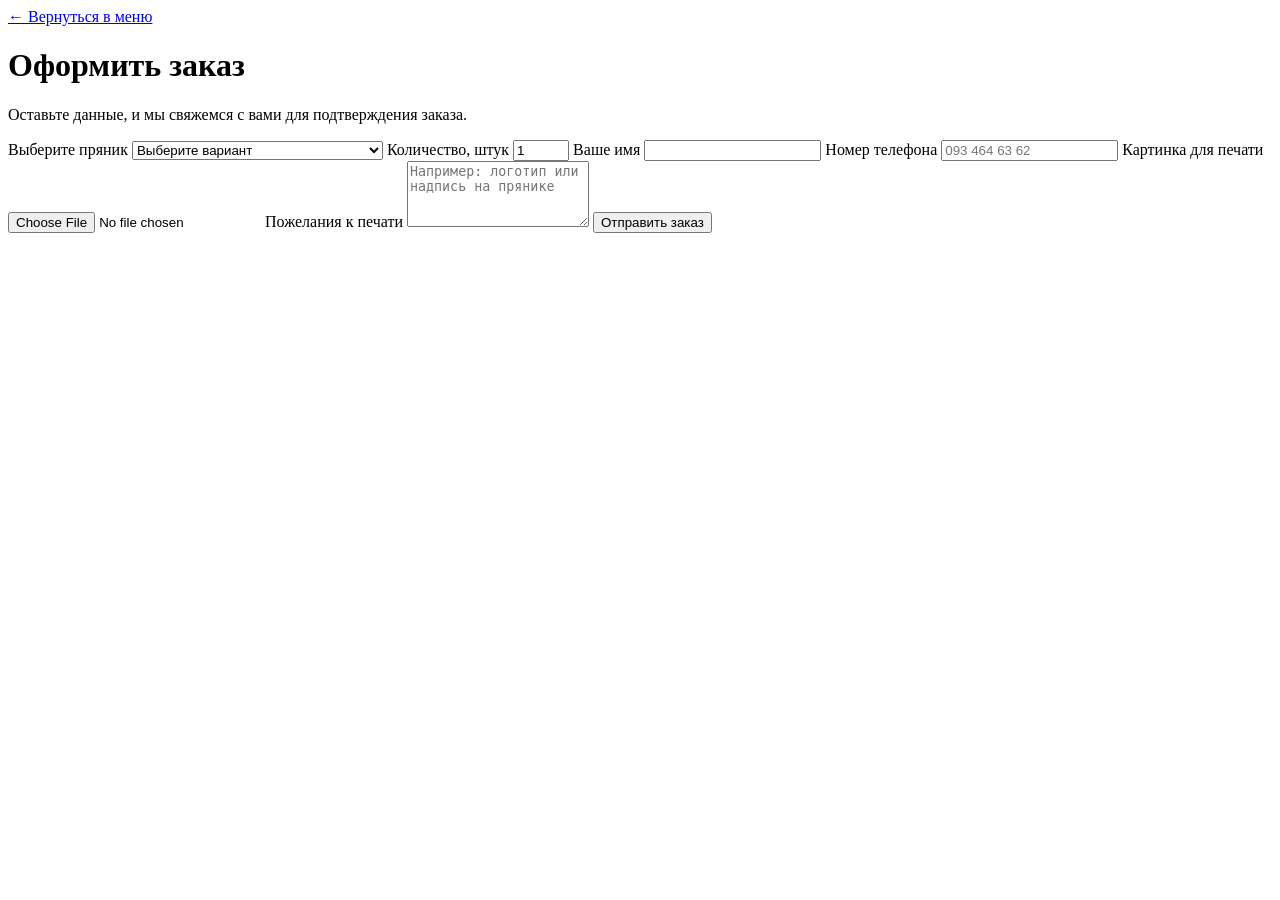
==== order.html @ f6afbb18 "Add files via upload" ====
<!doctype html>
<html lang="ru">
  <head>
    <meta charset="UTF-8" />
    <meta name="viewport" content="width=device-width, initial-scale=1.0" />
    <title>Заказать пряники | Пряничный цех N11</title>
    <link rel="stylesheet" href="css/styles.css" />
  </head>
  <body>
    <main class="order-page">
      <a class="back-link" href="index.html">← Вернуться в меню</a>
      <h1>Оформить заказ</h1>
      <p class="order-intro">
        Оставьте данные, и мы свяжемся с вами для подтверждения заказа.
      </p>

      <form
        class="order-form"
        action="https://formsubmit.co/v0602054@gmail.com"
        method="post"
        enctype="multipart/form-data"
      >
        <input
          type="hidden"
          name="_subject"
          value="Новый заказ | Пряничный цех N11"
        />
        <input type="hidden" name="_captcha" value="false" />
        <input type="hidden" name="_template" value="table" />
        <label for="product">Выберите пряник</label>
        <select id="product" name="product" required>
          <option value="">Выберите вариант</option>
          <option>Круглый, 6 см — 35 грн</option>
          <option>Квадратный, 6 см — 35 грн</option>
          <option>Произвольная форма, 6 см — 40 грн</option>
          <option>Круглый, 8 см — 50 грн</option>
          <option>Квадратный, 8 см — 50 грн</option>
          <option>Произвольная форма, 8 см — 55 грн</option>
          <option>Круглый, 10 см — 65 грн</option>
          <option>Квадратный, 10 см — 65 грн</option>
          <option>Круглый, 12 см — 85 грн</option>
          <option>Квадратный, 12 см — 85 грн</option>
        </select>

        <label for="quantity">Количество, штук</label>
        <input
          id="quantity"
          name="quantity"
          type="number"
          min="1"
          max="100"
          value="1"
          required
        />

        <label for="name">Ваше имя</label>
        <input id="name" name="name" type="text" autocomplete="name" required />

        <label for="phone">Номер телефона</label>
        <input
          id="phone"
          name="phone"
          type="tel"
          autocomplete="tel"
          placeholder="093 464 63 62"
          required
        />

        <label for="print-file">Картинка для печати</label>
        <input
          id="print-file"
          name="print-file"
          type="file"
          accept="image/png, image/jpeg, image/webp"
        />

        <label for="comment">Пожелания к печати</label>
        <textarea
          id="comment"
          name="comment"
          rows="4"
          placeholder="Например: логотип или надпись на прянике"
        ></textarea>

        <button class="submit-button" type="submit">Отправить заказ</button>
      </form>
    </main>
  </body>
</html>
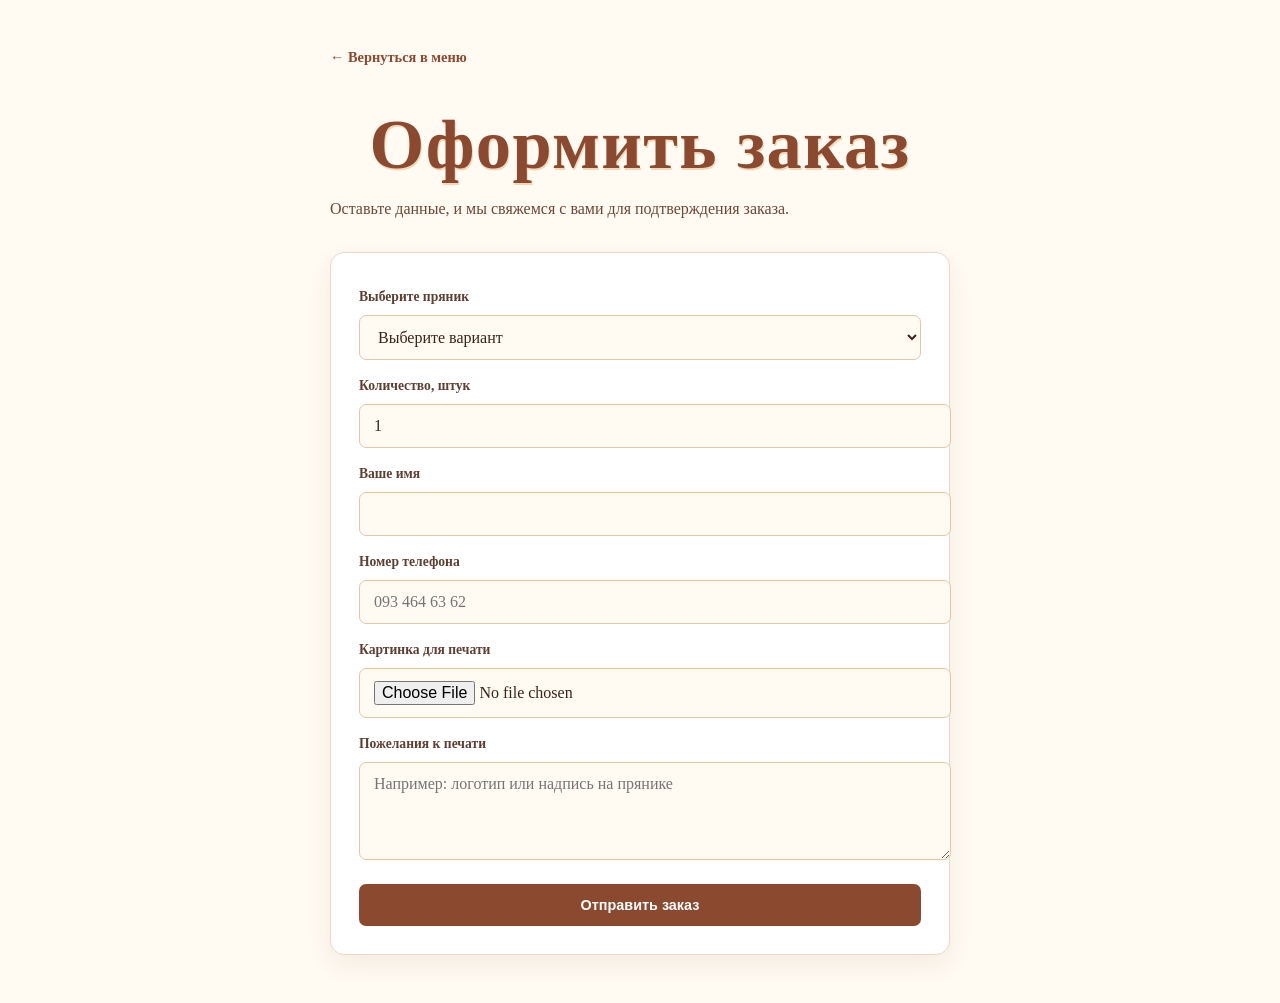
==== commit 9c05cbe1: "Add files via upload" ====
--- a/order.html
+++ b/order.html
@@ -4,7 +4,7 @@
     <meta charset="UTF-8" />
     <meta name="viewport" content="width=device-width, initial-scale=1.0" />
     <title>Заказать пряники | Пряничный цех N11</title>
-    <link rel="stylesheet" href="css/styles.css" />
+    <link rel="stylesheet" href="styles.css" />
   </head>
   <body>
     <main class="order-page">
--- a/styles.css
+++ b/styles.css
@@ -0,0 +1,394 @@
+@import url("https://fonts.googleapis.com/css2?family=Playfair+Display:wght@600;700&display=swap");
+
+body {
+  margin: 0;
+  padding: 48px 20px;
+  color: #3b241b;
+  background: #fffaf2;
+}
+
+header {
+  max-width: 1100px;
+  margin: 0 auto;
+  padding: 18px 24px;
+  background: #ffffff;
+  border: 1px solid #ead8c3;
+  border-radius: 14px;
+  box-shadow: 0 10px 30px rgba(94, 54, 30, 0.08);
+}
+
+nav {
+  display: flex;
+  align-items: center;
+  justify-content: space-between;
+  gap: 24px;
+}
+
+nav > a {
+  color: #8b4a2f;
+  font-family: "Playfair Display", Georgia, serif;
+  font-size: 1.35rem;
+  font-weight: 700;
+  text-decoration: none;
+  white-space: nowrap;
+}
+
+nav ul {
+  display: flex;
+  gap: 8px;
+  align-items: center;
+  margin: 0;
+  padding: 0;
+  list-style: none;
+}
+
+nav li a {
+  display: block;
+  padding: 9px 12px;
+  color: #5e4032;
+  font-size: 0.9rem;
+  text-decoration: none;
+  border-radius: 8px;
+  transition:
+    color 180ms ease,
+    background 180ms ease;
+}
+
+nav li a:hover,
+nav li a:focus-visible {
+  color: #8b4a2f;
+  background: #fff1df;
+}
+
+main h1,
+header h1 {
+  width: 100%;
+  margin: 40px auto;
+  color: #8b4a2f;
+  font-family: "Playfair Display", Georgia, serif;
+  font-size: clamp(2.5rem, 8vw, 5rem);
+  font-weight: 700;
+  letter-spacing: 0.02em;
+  line-height: 1.1;
+  text-align: center;
+  text-shadow: 1px 2px 0 #f0d8b8;
+}
+
+.slogan {
+  max-width: 620px;
+  margin: -20px auto 64px;
+  color: #6e4835;
+  font-family: "Playfair Display", Georgia, serif;
+  font-size: clamp(1.2rem, 3vw, 1.75rem);
+  font-style: italic;
+  line-height: 1.45;
+  text-align: center;
+}
+
+#menu h2 {
+  display: flex;
+  align-items: center;
+  gap: 16px;
+  margin: 0 0 28px;
+  color: #8b4a2f;
+  font-family: "Playfair Display", Georgia, serif;
+  font-size: clamp(1.7rem, 4vw, 2.5rem);
+  text-align: center;
+}
+
+#menu h2::before,
+#menu h2::after {
+  height: 1px;
+  flex: 1;
+  background: #e4c7a5;
+  content: "";
+}
+
+#menu {
+  max-width: 1100px;
+  margin: 0 auto;
+}
+
+#menu ul {
+  display: grid;
+  grid-template-columns: repeat(3, minmax(0, 1fr));
+  gap: 22px;
+  margin: 0;
+  padding: 0;
+  list-style: none;
+}
+
+#menu li {
+  display: flex;
+  flex-direction: column;
+  overflow: hidden;
+  color: #5e4032;
+  font-size: 1rem;
+  line-height: 1.45;
+  background: #ffffff;
+  border: 1px solid #ead8c3;
+  border-radius: 12px;
+  box-shadow: 0 8px 20px rgba(94, 54, 30, 0.06);
+  transition:
+    transform 180ms ease,
+    box-shadow 180ms ease;
+}
+
+#menu li:hover {
+  box-shadow: 0 14px 28px rgba(94, 54, 30, 0.12);
+  transform: translateY(-4px);
+}
+
+#menu li img {
+  display: block;
+  width: 100%;
+  aspect-ratio: 4 / 3;
+  object-fit: cover;
+  border-bottom: 1px solid #ead8c3;
+}
+
+#menu li:not(:has(img)) {
+  padding: 24px;
+}
+
+#menu li {
+  padding-bottom: 20px;
+}
+
+#menu li span {
+  display: block;
+  padding: 16px 20px 0;
+  font-family: "Playfair Display", Georgia, serif;
+  font-size: 1.05rem;
+}
+
+.order-button {
+  align-self: flex-start;
+  margin: 16px 20px 0;
+  padding: 9px 18px;
+  color: #ffffff;
+  font-size: 0.85rem;
+  font-weight: 700;
+  text-decoration: none;
+  background: #8b4a2f;
+  border-radius: 7px;
+  transition:
+    background 180ms ease,
+    transform 180ms ease;
+}
+
+.order-button:hover,
+.order-button:focus-visible {
+  color: #ffffff;
+  background: #c77738;
+  transform: translateY(-2px);
+}
+
+.order-page {
+  max-width: 620px;
+  margin: 0 auto;
+}
+
+.back-link {
+  color: #8b4a2f;
+  font-size: 0.9rem;
+  font-weight: 700;
+  text-decoration: none;
+}
+
+.back-link:hover,
+.back-link:focus-visible {
+  color: #c77738;
+}
+
+.order-page h1 {
+  margin: 42px 0 14px;
+  color: #8b4a2f;
+  font-family: "Playfair Display", Georgia, serif;
+  font-size: clamp(2.4rem, 7vw, 4.4rem);
+  line-height: 1.05;
+}
+
+.order-intro {
+  margin: 0 0 30px;
+  color: #6e4835;
+  line-height: 1.6;
+}
+
+.order-form {
+  display: grid;
+  gap: 10px;
+  padding: 28px;
+  background: #ffffff;
+  border: 1px solid #ead8c3;
+  border-radius: 14px;
+  box-shadow: 0 10px 26px rgba(94, 54, 30, 0.07);
+}
+
+.order-form label {
+  margin-top: 8px;
+  color: #5e4032;
+  font-size: 0.85rem;
+  font-weight: 700;
+}
+
+.order-form input,
+.order-form select,
+.order-form textarea {
+  width: 100%;
+  padding: 12px 14px;
+  color: #3b241b;
+  font: inherit;
+  background: #fffaf2;
+  border: 1px solid #e4c7a5;
+  border-radius: 7px;
+}
+
+.order-form input:focus,
+.order-form select:focus,
+.order-form textarea:focus {
+  outline: 3px solid rgba(199, 119, 56, 0.25);
+  border-color: #c77738;
+}
+
+.submit-button {
+  margin-top: 14px;
+  padding: 13px 18px;
+  color: #ffffff;
+  font:
+    700 0.9rem "DM Sans",
+    sans-serif;
+  background: #8b4a2f;
+  border: 0;
+  border-radius: 7px;
+  cursor: pointer;
+}
+
+.submit-button:hover,
+.submit-button:focus-visible {
+  background: #c77738;
+}
+
+#about {
+  max-width: 900px;
+  margin: 80px auto 0;
+  padding: 32px;
+  background: #ffffff;
+  border: 1px solid #ead8c3;
+  border-radius: 14px;
+  box-shadow: 0 10px 26px rgba(94, 54, 30, 0.07);
+}
+
+#about h2 {
+  margin: 0 0 24px;
+  color: #8b4a2f;
+  font-family: "Playfair Display", Georgia, serif;
+  font-size: clamp(1.7rem, 4vw, 2.5rem);
+}
+
+#about img {
+  display: block;
+  width: 100%;
+  max-height: 300px;
+  object-fit: cover;
+  border-radius: 10px;
+}
+
+#about p {
+  max-width: 700px;
+  margin: 24px auto 0;
+  color: #6e4835;
+  font-size: 1.05rem;
+  line-height: 1.7;
+}
+
+footer {
+  max-width: 1100px;
+  margin: 80px auto 0;
+  padding: 30px 32px;
+  color: #fffaf2;
+  background: #5e4032;
+  border-radius: 14px 14px 0 0;
+  box-shadow: 0 -8px 24px rgba(94, 54, 30, 0.08);
+}
+
+footer address {
+  display: flex;
+  flex-wrap: wrap;
+  gap: 14px 34px;
+  align-items: center;
+  justify-content: center;
+  font-style: normal;
+}
+
+footer p {
+  display: inline-flex;
+  gap: 8px;
+  align-items: center;
+  margin: 0;
+  font-size: 0.9rem;
+}
+
+footer svg {
+  flex: 0 0 auto;
+  color: #f0c28f;
+}
+
+footer a {
+  color: #fffaf2;
+  font-weight: 700;
+  text-decoration: none;
+  transition: color 180ms ease;
+}
+
+footer a:hover,
+footer a:focus-visible {
+  color: #f0c28f;
+}
+
+@media (max-width: 820px) {
+  #menu ul {
+    grid-template-columns: repeat(2, minmax(0, 1fr));
+  }
+}
+
+@media (max-width: 620px) {
+  header {
+    padding: 18px;
+  }
+
+  nav {
+    align-items: flex-start;
+    flex-direction: column;
+    gap: 14px;
+  }
+
+  nav ul {
+    flex-wrap: wrap;
+  }
+
+  #menu ul {
+    grid-template-columns: 1fr;
+  }
+
+  #about {
+    margin-top: 56px;
+    padding: 22px;
+  }
+
+  .order-form {
+    padding: 22px;
+  }
+
+  footer {
+    margin-top: 56px;
+    padding: 24px 18px;
+    border-radius: 12px 12px 0 0;
+  }
+
+  footer address {
+    align-items: flex-start;
+    flex-direction: column;
+    gap: 14px;
+  }
+}
